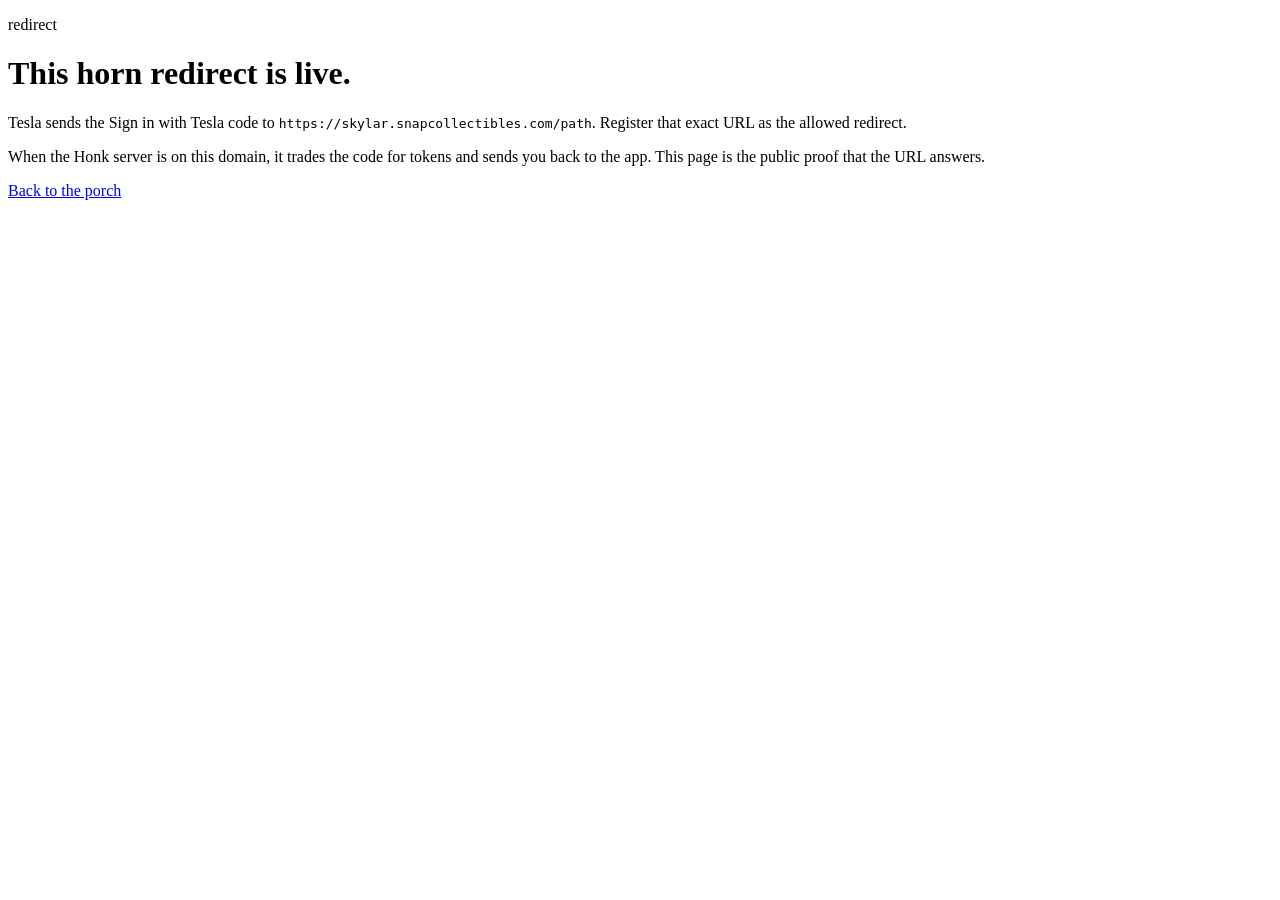
==== docs/path/index.html @ 2989e42b "Publish the Honk site Tesla can validate. Host the Fleet API public key, the /path sign-in redirect," ====
<!DOCTYPE html>
<html lang="en">
<head>
  <meta charset="utf-8">
  <meta name="viewport" content="width=device-width, initial-scale=1">
  <meta name="robots" content="noindex">
  <title>Sign-in redirect · Honk if You're Skylar</title>
  <link rel="stylesheet" href="/assets/style.css">
</head>
<body>
  <main>
    <p class="badge">redirect</p>
    <h1>This horn redirect is live.</h1>
    <div class="bubble">
      <p>Tesla sends the Sign in with Tesla code to <code>https://skylar.snapcollectibles.com/path</code>. Register that exact URL as the allowed redirect.</p>
    </div>
    <div class="card">
      <p>When the Honk server is on this domain, it trades the code for tokens and sends you back to the app. This page is the public proof that the URL answers.</p>
    </div>
    <p><a href="/">Back to the porch</a></p>
  </main>
</body>
</html>
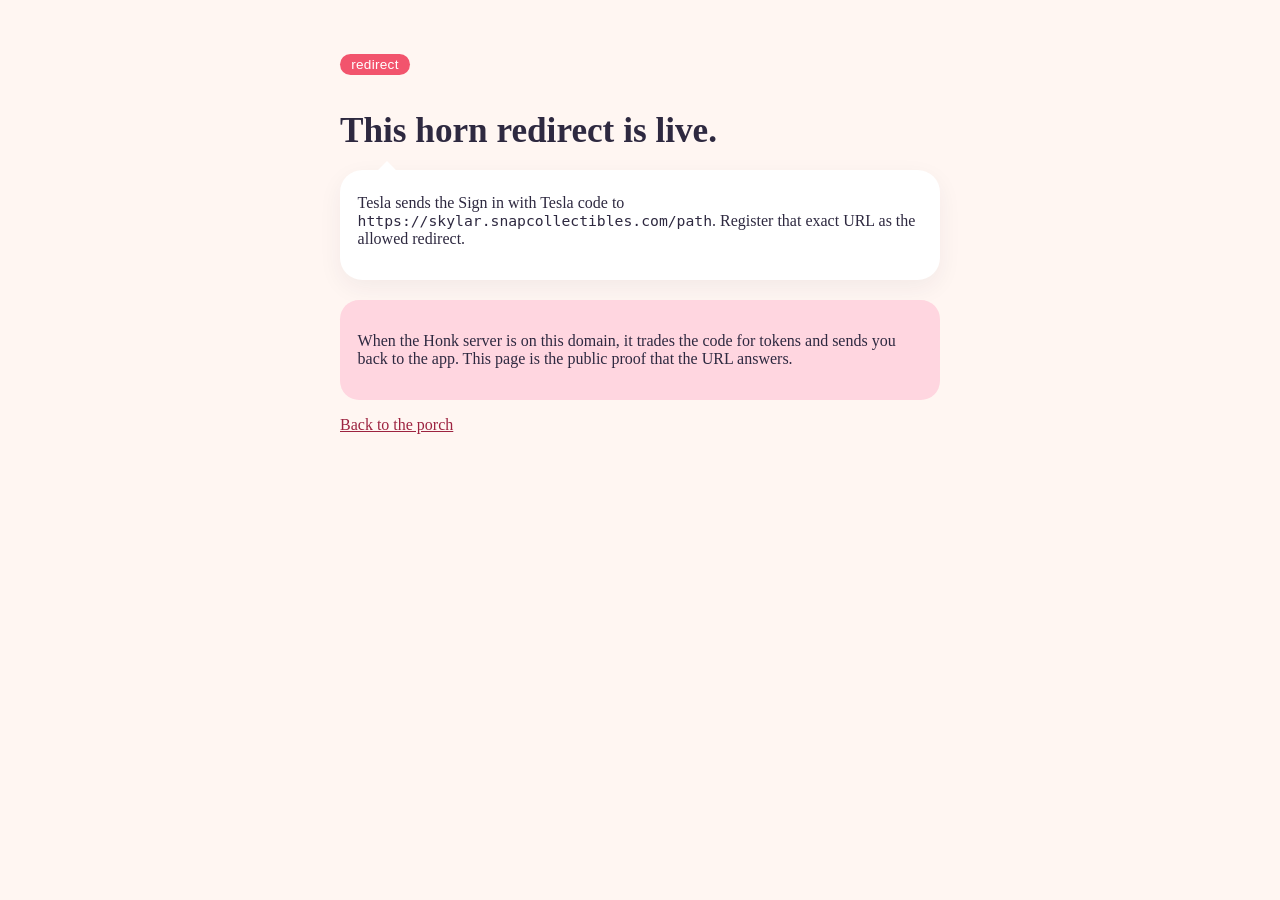
==== commit 76d0e082: "Serve the Tesla validation URLs from Vercel. skylar.snapcollectibles.com was returning 404, so Tesla" ====
--- a/docs/path/index.html
+++ b/docs/path/index.html
@@ -5,7 +5,7 @@
   <meta name="viewport" content="width=device-width, initial-scale=1">
   <meta name="robots" content="noindex">
   <title>Sign-in redirect · Honk if You're Skylar</title>
-  <link rel="stylesheet" href="/assets/style.css">
+  <link rel="stylesheet" href="../assets/style.css">
 </head>
 <body>
   <main>
--- a/docs/assets/style.css
+++ b/docs/assets/style.css
@@ -0,0 +1,58 @@
+:root {
+  color-scheme: light;
+  --ink: #2e2940;
+  --paper: #fff6f2;
+  --blush: #ffd6e0;
+  --butter: #fff1c2;
+  --mint: #d7f5e8;
+  --lilac: #e6dcff;
+  --horn: #f2546d;
+}
+* { box-sizing: border-box; }
+body {
+  margin: 0;
+  font-family: "Iowan Old Style", "Palatino Linotype", Palatino, Georgia, serif;
+  background: var(--paper);
+  color: var(--ink);
+}
+main { max-width: 40rem; margin: 0 auto; padding: 2.5rem 1.25rem 4rem; }
+h1 { font-size: 2.2rem; line-height: 1.1; margin-bottom: 0.4rem; }
+.badge {
+  display: inline-block;
+  background: var(--horn);
+  color: white;
+  border-radius: 999px;
+  padding: 0.2rem 0.7rem;
+  font-family: ui-rounded, "Avenir Next", sans-serif;
+  font-size: 0.85rem;
+  letter-spacing: 0.02em;
+}
+.bubble {
+  background: white;
+  border-radius: 1.4rem;
+  padding: 1rem 1.1rem;
+  margin: 1.2rem 0;
+  box-shadow: 0 8px 24px rgba(46, 41, 64, 0.06);
+}
+.bubble:before {
+  content: "";
+  display: block;
+  width: 14px;
+  height: 14px;
+  background: white;
+  transform: rotate(45deg);
+  margin-top: -1.35rem;
+  margin-left: 1.4rem;
+}
+.card {
+  background: var(--blush);
+  border-radius: 1.2rem;
+  padding: 1rem 1.1rem;
+  margin: 0.8rem 0;
+}
+.card.mint { background: var(--mint); }
+.card.butter { background: var(--butter); }
+.card.lilac { background: var(--lilac); }
+a { color: #9d2340; }
+code { font-family: ui-monospace, SFMono-Regular, Menlo, monospace; font-size: 0.92em; }
+footer { margin-top: 2rem; font-size: 0.9rem; }
